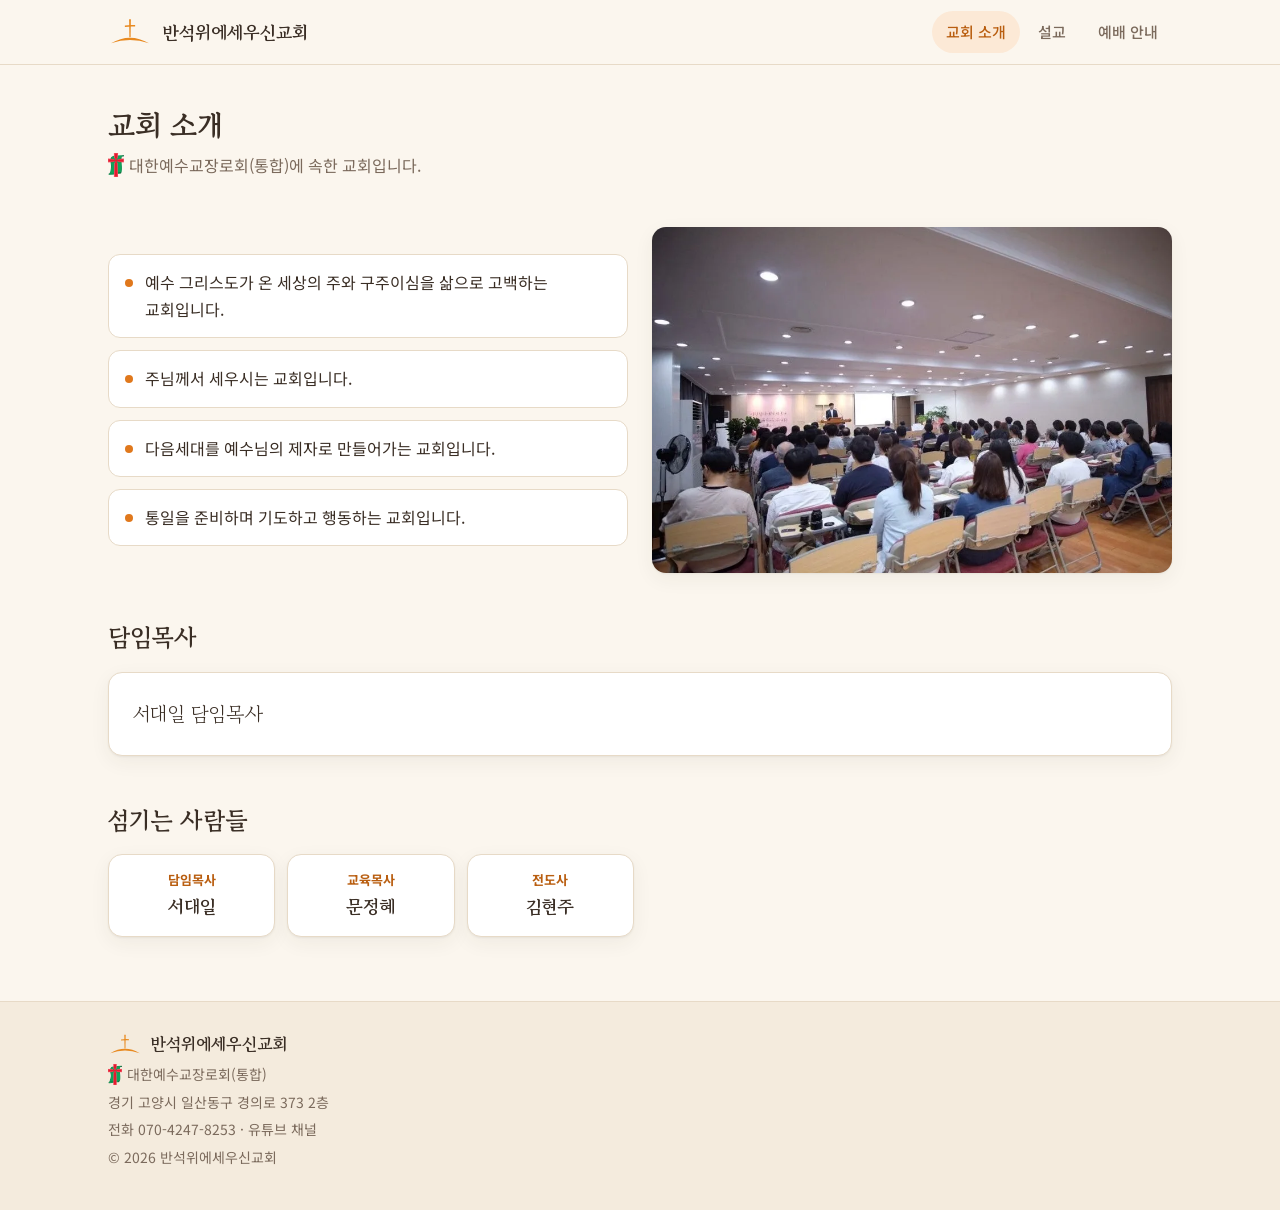
==== about.html @ d5d53cd8 "반석위에세우신교회 홈페이지 첫 버전 - 홈·교회 소개·설교·예배 안내 4페이지 (순수 HTML/CSS/JS) - 교회 정보 data/church.json, 설교 681개 data/" ====
<!doctype html>
<html lang="ko">
<head>
<meta charset="utf-8">
<meta name="viewport" content="width=device-width, initial-scale=1">
<title>교회 소개 | 반석위에세우신교회</title>
<meta name="description" content="반석위에세우신교회 — 경기 고양시 일산동구 경의로 373 2층. 주일예배 오전 9시·11시. 설교 영상과 예배 안내.">
<meta property="og:title" content="교회 소개 | 반석위에세우신교회">
<meta property="og:description" content="이 반석 위에 내 교회를 세우리니 (마태복음 16:18)">
<link rel="icon" href="assets/img/logo.svg" type="image/svg+xml">
<link rel="preconnect" href="https://fonts.googleapis.com">
<link rel="preconnect" href="https://fonts.gstatic.com" crossorigin>
<link href="https://fonts.googleapis.com/css2?family=Gowun+Batang:wght@400;700&family=Noto+Sans+KR:wght@400;500;700&display=swap" rel="stylesheet">
<link rel="stylesheet" href="assets/css/style.css">
</head>
<body data-page="about">
<header id="site-header" class="site-header"><div class="wrap"></div></header>
<main>
<div class="wrap">
  <div class="page-title"><h1>교회 소개</h1><p id="denom"></p></div>

  <section class="section about-grid">
    <ul class="vision" id="vision"></ul>
    <div class="about-photo" id="about-photo"></div>
  </section>

  <section class="section" id="pastor-section">
    <div class="section-head"><h2>담임목사</h2></div>
    <div class="card pastor" id="pastor"></div>
  </section>

  <section class="section" id="staff-section">
    <div class="section-head"><h2>섬기는 사람들</h2></div>
    <div class="staff" id="staff"></div>
  </section>

  <section class="section" id="history-section">
    <div class="section-head"><h2>연혁</h2></div>
    <ul class="timeline" id="timeline"></ul>
  </section>
</div>
</main>
<footer id="site-footer"></footer>
<script src="assets/js/site.js"></script>
</body>
</html>
---- assets/css/style.css ----
/* 반석위에세우신교회 홈페이지 스타일
   색을 바꾸고 싶으면 아래 :root 의 값만 고치면 사이트 전체에 반영됩니다. */
:root {
  --bg: #FBF6EE;          /* 바탕: 따뜻한 크림색 */
  --surface: #FFFFFF;     /* 카드 바탕 */
  --surface-2: #F4EBDD;   /* 옅은 베이지 구역 */
  --ink: #3A2E25;         /* 본문 글자: 짙은 갈색 */
  --muted: #7B6A5C;       /* 보조 글자 */
  --line: #E7DAC7;        /* 구분선 */
  --accent: #E0781C;      /* 교회 주황 (심볼 색) */
  --accent-strong: #B95E10;
  --accent-soft: #FCE9D6;
  --radius: 14px;
  --shadow: 0 1px 2px rgba(58, 46, 37, .06), 0 6px 20px rgba(58, 46, 37, .06);
  --font-body: "Noto Sans KR", system-ui, -apple-system, "Malgun Gothic", sans-serif;
  --font-head: "Gowun Batang", "Noto Serif KR", serif;
}

* { box-sizing: border-box; }
html { -webkit-text-size-adjust: 100%; }
body {
  margin: 0;
  background: var(--bg);
  color: var(--ink);
  font-family: var(--font-body);
  font-size: 16px;
  line-height: 1.7;
  word-break: keep-all;
}
img { max-width: 100%; display: block; }
a { color: inherit; }
h1, h2, h3 { font-family: var(--font-head); line-height: 1.35; margin: 0; font-weight: 700; }

.wrap { width: 100%; max-width: 1120px; margin: 0 auto; padding: 0 16px; }
@media (min-width: 768px) { .wrap { padding: 0 28px; } }

/* ---- 머리글 ---- */
.site-header {
  position: sticky; top: 0; z-index: 20;
  background: rgba(251, 246, 238, .92);
  backdrop-filter: blur(8px);
  border-bottom: 1px solid var(--line);
}
.site-header .wrap { display: flex; align-items: center; justify-content: space-between; height: 64px; }
.brand { display: flex; align-items: center; gap: 10px; text-decoration: none; }
.brand img { width: 44px; height: auto; }
.brand span { font-family: var(--font-head); font-weight: 700; font-size: 18px; }
.nav { display: flex; gap: 4px; }
.nav a {
  text-decoration: none; padding: 8px 14px; border-radius: 999px;
  color: var(--muted); font-weight: 500; font-size: 15px;
}
.nav a:hover { color: var(--ink); background: var(--surface-2); }
.nav a[aria-current="page"] { color: var(--accent-strong); background: var(--accent-soft); }
.menu-btn { display: none; background: none; border: 0; padding: 8px; cursor: pointer; color: var(--ink); }
@media (max-width: 720px) {
  .menu-btn { display: block; }
  .nav {
    display: none; position: absolute; left: 0; right: 0; top: 64px;
    flex-direction: column; padding: 8px 16px 16px; background: var(--bg);
    border-bottom: 1px solid var(--line);
  }
  .nav.open { display: flex; }
  .nav a { padding: 12px 14px; font-size: 16px; }
}

/* ---- 공통 구역 ---- */
main { padding-bottom: 56px; }
.section { padding: 40px 0 8px; }
.section-head { display: flex; align-items: baseline; justify-content: space-between; gap: 12px; margin-bottom: 18px; }
.section-head h2 { font-size: 24px; }
.more { color: var(--accent-strong); text-decoration: none; font-weight: 500; font-size: 15px; white-space: nowrap; }
.more:hover { text-decoration: underline; }
.page-title { padding: 40px 0 8px; }
.page-title h1 { font-size: 30px; }
.page-title p { color: var(--muted); margin: 6px 0 0; }
.card { background: var(--surface); border: 1px solid var(--line); border-radius: var(--radius); box-shadow: var(--shadow); }
.denom { white-space: nowrap; }
.denom-mark { height: 1.5em; width: auto; display: inline-block; vertical-align: -0.35em; margin-right: 5px; }
.eyebrow { font-size: 13px; font-weight: 700; letter-spacing: .04em; color: var(--accent-strong); }
.btn {
  display: inline-flex; align-items: center; gap: 6px; text-decoration: none;
  padding: 10px 16px; border-radius: 999px; font-weight: 500; font-size: 15px;
  border: 1px solid var(--line); background: var(--surface); color: var(--ink);
}
.btn:hover { border-color: var(--accent); color: var(--accent-strong); }
.btn.primary { background: var(--accent); border-color: var(--accent); color: #fff; }
.btn.primary:hover { background: var(--accent-strong); color: #fff; }
.btn-row { display: flex; flex-wrap: wrap; gap: 8px; }

/* ---- 홈: 첫 화면 ---- */
.hero { padding: 36px 0 8px; }
.hero-intro { margin-bottom: 22px; }
.hero-intro h1 { font-size: 30px; margin-top: 4px; }
.motto { margin: 8px 0 0; color: var(--muted); font-family: var(--font-head); font-size: 17px; }
.motto cite { font-style: normal; font-size: 14px; margin-left: 6px; }
@media (min-width: 768px) { .hero-intro h1 { font-size: 38px; } .motto { font-size: 19px; } }

.hero-grid { display: grid; gap: 18px; }
@media (min-width: 900px) { .hero-grid { grid-template-columns: 1.7fr 1fr; align-items: start; } }
.side-stack { display: grid; gap: 18px; }

/* 이번 주 설교(큰 카드) */
.feature { overflow: hidden; text-decoration: none; display: block; }
.feature .thumb { aspect-ratio: 16 / 9; }
.feature .meta { padding: 16px 18px 18px; }
.feature .meta h2 { font-size: 22px; margin-top: 4px; }
.feature .meta p { margin: 4px 0 0; color: var(--muted); font-size: 15px; }

/* 썸네일 + 재생 버튼 */
.thumb { position: relative; background: #2b221b; overflow: hidden; }
.thumb img { width: 100%; height: 100%; object-fit: cover; transition: transform .3s; }
a:hover .thumb img { transform: scale(1.03); }
.play {
  position: absolute; inset: 0; margin: auto; width: 64px; height: 64px; border-radius: 50%;
  background: rgba(224, 120, 28, .92); display: grid; place-items: center;
  box-shadow: 0 4px 18px rgba(0, 0, 0, .25);
}
.play::after { content: ""; margin-left: 5px; border-style: solid; border-width: 12px 0 12px 19px; border-color: transparent transparent transparent #fff; }
.badge {
  position: absolute; right: 8px; bottom: 8px; background: rgba(0, 0, 0, .72); color: #fff;
  font-size: 12px; padding: 2px 6px; border-radius: 4px;
}
.badge.live { left: 8px; right: auto; top: 8px; bottom: auto; background: #D62F2F; font-weight: 700; }

/* 포스터형 썸네일 (cardStyle: "poster") */
.poster {
  position: absolute; inset: 0; display: flex; flex-direction: column; justify-content: center;
  padding: 7% 8%; color: #fff;
  background: linear-gradient(135deg, #E98A33 0%, #C9631A 100%);
}
.poster .p-cat { font-size: clamp(11px, 2.4cqw, 15px); opacity: .9; font-weight: 700; }
.poster .p-date { font-family: var(--font-head); font-size: clamp(22px, 9cqw, 54px); font-weight: 700; line-height: 1.1; }
.poster .p-title { font-size: clamp(12px, 3.2cqw, 20px); font-weight: 500; margin-top: 4px; max-width: 58%; }
.thumb .poster .p-logo { position: absolute; right: 6%; bottom: 10%; width: 22%; height: auto; opacity: .95; filter: brightness(0) invert(1); transform: none; }
.thumb .poster .p-face { position: absolute; right: 0; bottom: 0; height: 100%; width: 42%; object-fit: cover; object-position: top; transform: none; }
.thumb { container-type: inline-size; }

/* 예배 시간 요약 */
.times { padding: 18px 20px; }
.times h3 { font-size: 18px; margin-bottom: 8px; }
.time-row { display: flex; justify-content: space-between; gap: 10px; padding: 7px 0; border-bottom: 1px dashed var(--line); font-size: 15px; }
.time-row:last-of-type { border-bottom: 0; }
.time-row b { font-weight: 500; }
.time-row span { color: var(--muted); white-space: nowrap; }
.times .more { display: inline-block; margin-top: 8px; }

/* 점심·소그룹 안내 (홈 한 구석) */
.highlight {
  padding: 18px 20px; background: var(--accent-soft); border: 1px solid #F3CFAA;
  border-radius: var(--radius);
}
.highlight h3 { font-size: 18px; margin: 4px 0 8px; }
.highlight p { margin: 0 0 6px; font-size: 15px; }
.highlight .tag {
  display: inline-block; margin-top: 6px; font-size: 13px; font-weight: 500;
  background: #fff; color: var(--accent-strong); padding: 4px 10px; border-radius: 999px;
}

/* ---- 설교 카드 격자 ---- */
.grid { display: grid; gap: 16px; grid-template-columns: repeat(auto-fill, minmax(240px, 1fr)); }
.s-card { text-decoration: none; overflow: hidden; display: flex; flex-direction: column; }
.s-card .thumb { aspect-ratio: 16 / 9; }
.s-card .meta { padding: 12px 14px 14px; }
.s-card .cat { font-size: 12px; font-weight: 700; color: var(--accent-strong); }
.s-card h3 { font-family: var(--font-body); font-size: 16px; font-weight: 500; margin: 2px 0 0; line-height: 1.45; }
.s-card .sub { font-size: 14px; color: var(--muted); margin-top: 2px; }

/* 설교 페이지 도구줄 */
.toolbar { display: flex; flex-direction: column; gap: 12px; margin: 20px 0 18px; }
@media (min-width: 768px) { .toolbar { flex-direction: row; align-items: center; justify-content: space-between; } }
.tabs { display: flex; gap: 6px; overflow-x: auto; padding-bottom: 2px; scrollbar-width: none; }
.tabs button {
  flex: none; border: 1px solid var(--line); background: var(--surface); color: var(--muted);
  padding: 7px 14px; border-radius: 999px; font: inherit; font-size: 15px; cursor: pointer;
}
.tabs button[aria-pressed="true"] { background: var(--accent); border-color: var(--accent); color: #fff; }
.search {
  width: 100%; max-width: 320px; font: inherit; font-size: 16px; padding: 9px 14px;
  border: 1px solid var(--line); border-radius: 999px; background: var(--surface); color: var(--ink);
}
@media (max-width: 767px) { .search { max-width: none; } }
.search:focus { outline: 2px solid var(--accent); outline-offset: 1px; }
.result-info { color: var(--muted); font-size: 14px; margin: -6px 0 14px; }
.pager { display: flex; justify-content: center; align-items: center; gap: 6px; margin-top: 28px; flex-wrap: wrap; }
.pager button {
  min-width: 40px; height: 40px; border: 1px solid var(--line); background: var(--surface);
  border-radius: 10px; font: inherit; cursor: pointer; color: var(--ink);
}
.pager button[aria-current="page"] { background: var(--accent); border-color: var(--accent); color: #fff; }
.pager button:disabled { opacity: .4; cursor: default; }
.empty { text-align: center; color: var(--muted); padding: 40px 0; }

/* ---- 교회 소개 ---- */
.about-grid { display: grid; gap: 24px; }
@media (min-width: 900px) { .about-grid { grid-template-columns: 1fr 1fr; align-items: center; } }
.about-photo { border-radius: var(--radius); overflow: hidden; box-shadow: var(--shadow); }
.about-photo img { width: 100%; aspect-ratio: 3 / 2; object-fit: cover; }
.vision { list-style: none; padding: 0; margin: 0; display: grid; gap: 12px; }
.vision li {
  display: flex; gap: 12px; align-items: flex-start; padding: 14px 16px;
  background: var(--surface); border: 1px solid var(--line); border-radius: 12px; font-size: 16px;
}
.vision li::before {
  content: ""; flex: none; width: 8px; height: 8px; margin-top: 10px; border-radius: 50%; background: var(--accent);
}
.pastor { display: grid; gap: 20px; padding: 24px; }
@media (min-width: 768px) { .pastor.has-photo { grid-template-columns: 220px 1fr; } }
.pastor img { width: 100%; max-width: 220px; aspect-ratio: 3 / 4; object-fit: cover; border-radius: 12px; }
.pastor .name { font-family: var(--font-head); font-size: 20px; }
.pastor .greeting p { margin: 0 0 12px; }
.staff { display: grid; grid-template-columns: repeat(auto-fill, minmax(150px, 1fr)); gap: 12px; }
.staff div { padding: 14px 16px; text-align: center; }
.staff small { display: block; color: var(--accent-strong); font-weight: 700; font-size: 13px; }
.staff b { font-family: var(--font-head); font-size: 18px; font-weight: 700; }
.timeline { list-style: none; padding: 0; margin: 0; border-left: 2px solid var(--line); }
.timeline li { padding: 4px 0 14px 18px; position: relative; }
.timeline li::before { content: ""; position: absolute; left: -7px; top: 12px; width: 12px; height: 12px; border-radius: 50%; background: var(--accent); }
.timeline b { color: var(--accent-strong); margin-right: 8px; }

/* ---- 예배 안내 ---- */
.worship-grid { display: grid; gap: 18px; }
@media (min-width: 800px) { .worship-grid { grid-template-columns: 1fr 1fr; } }
.w-table { padding: 20px; }
.w-table h2 { font-size: 20px; margin-bottom: 8px; }
.w-row { padding: 12px 0; border-bottom: 1px dashed var(--line); }
.w-row:last-child { border-bottom: 0; }
.w-row .top { display: flex; justify-content: space-between; gap: 10px; }
.w-row .top b { font-weight: 700; }
.w-row .top span { color: var(--accent-strong); font-weight: 500; white-space: nowrap; }
.w-row .note { font-size: 14px; color: var(--muted); }
.visit { display: grid; gap: 20px; padding: 20px; }
@media (min-width: 800px) { .visit { grid-template-columns: 1fr 1fr; align-items: center; } }
.visit img { border-radius: 12px; width: 100%; aspect-ratio: 4 / 3; object-fit: cover; }
.visit dl { margin: 0 0 16px; display: grid; grid-template-columns: auto 1fr; gap: 8px 14px; }
.visit dt { color: var(--muted); font-size: 14px; padding-top: 2px; }
.visit dd { margin: 0; }
.caption { font-size: 14px; color: var(--muted); margin-top: 8px; }

/* ---- 바닥글 ---- */
.site-footer { border-top: 1px solid var(--line); background: var(--surface-2); padding: 28px 0 36px; font-size: 14px; color: var(--muted); }
.site-footer .f-name { font-family: var(--font-head); color: var(--ink); font-size: 17px; font-weight: 700; display: flex; align-items: center; gap: 8px; }
.site-footer .f-name img { width: 34px; }
.site-footer p { margin: 4px 0; }
.site-footer a { text-decoration: none; }
.site-footer a:hover { text-decoration: underline; }

.skeleton { background: linear-gradient(90deg, var(--surface-2), #fff, var(--surface-2)); background-size: 200% 100%; animation: sk 1.4s infinite; }
@keyframes sk { to { background-position: -200% 0; } }
@media (prefers-reduced-motion: reduce) { .skeleton { animation: none; } .thumb img { transition: none; } }
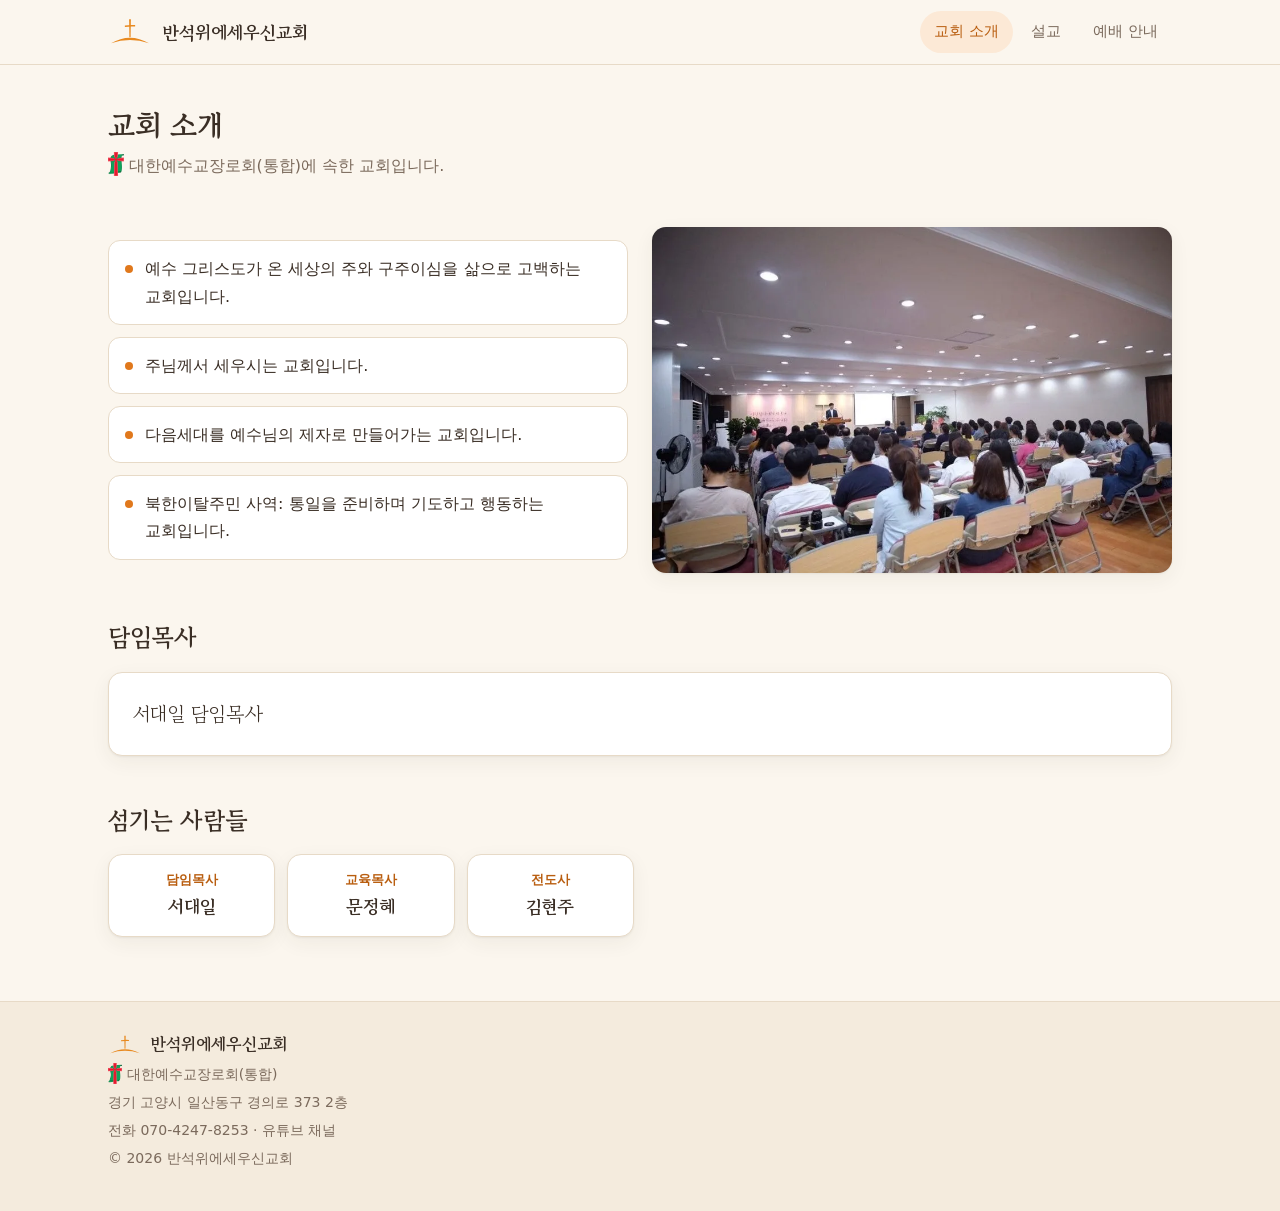
==== commit f332748c: "글꼴 고정: 제목 글꼴을 사이트에 직접 두고 본문은 기기 기본 글꼴로 - 휴대폰에서 구글 폰트가 늦게 오면 접속할 때마다 글꼴이 달라 보이던 문제 - 고운바탕(SIL OFL) 을 " ====
--- a/about.html
+++ b/about.html
@@ -8,9 +8,8 @@
 <meta property="og:title" content="교회 소개 | 반석위에세우신교회">
 <meta property="og:description" content="이 반석 위에 내 교회를 세우리니 (마태복음 16:18)">
 <link rel="icon" href="assets/img/logo.svg" type="image/svg+xml">
-<link rel="preconnect" href="https://fonts.googleapis.com">
-<link rel="preconnect" href="https://fonts.gstatic.com" crossorigin>
-<link href="https://fonts.googleapis.com/css2?family=Gowun+Batang:wght@400;700&family=Noto+Sans+KR:wght@400;500;700&display=swap" rel="stylesheet">
+<link rel="preload" href="assets/fonts/gowun-batang-bold.woff2" as="font" type="font/woff2" crossorigin>
+<link rel="preload" href="assets/fonts/gowun-batang-regular.woff2" as="font" type="font/woff2" crossorigin>
 <link rel="stylesheet" href="assets/css/style.css">
 </head>
 <body data-page="about">
--- a/assets/css/style.css
+++ b/assets/css/style.css
@@ -1,3 +1,8 @@
+/* 제목 글꼴: 고운바탕(SIL OFL, assets/fonts/OFL-GowunBatang.txt) — 자주 쓰는 한글 2,350자만 담아 사이트에 직접 둔다.
+   구글 폰트를 거치지 않아 접속할 때마다 글꼴이 바뀌는 일이 없다. */
+@font-face { font-family: "Gowun Batang Site"; src: url("../fonts/gowun-batang-regular.woff2") format("woff2"); font-weight: 400; font-display: block; }
+@font-face { font-family: "Gowun Batang Site"; src: url("../fonts/gowun-batang-bold.woff2") format("woff2"); font-weight: 700; font-display: block; }
+
 /* 반석위에세우신교회 홈페이지 스타일
    색을 바꾸고 싶으면 아래 :root 의 값만 고치면 사이트 전체에 반영됩니다. */
 :root {
@@ -12,8 +17,8 @@
   --accent-soft: #FCE9D6;
   --radius: 14px;
   --shadow: 0 1px 2px rgba(58, 46, 37, .06), 0 6px 20px rgba(58, 46, 37, .06);
-  --font-body: "Noto Sans KR", system-ui, -apple-system, "Malgun Gothic", sans-serif;
-  --font-head: "Gowun Batang", "Noto Serif KR", serif;
+  --font-body: -apple-system, BlinkMacSystemFont, "Apple SD Gothic Neo", "Malgun Gothic", "Noto Sans KR", "Noto Sans CJK KR", system-ui, sans-serif;  /* 기기 기본 한글 글꼴 */
+  --font-head: "Gowun Batang Site", "Noto Serif KR", serif;
 }
 
 * { box-sizing: border-box; }
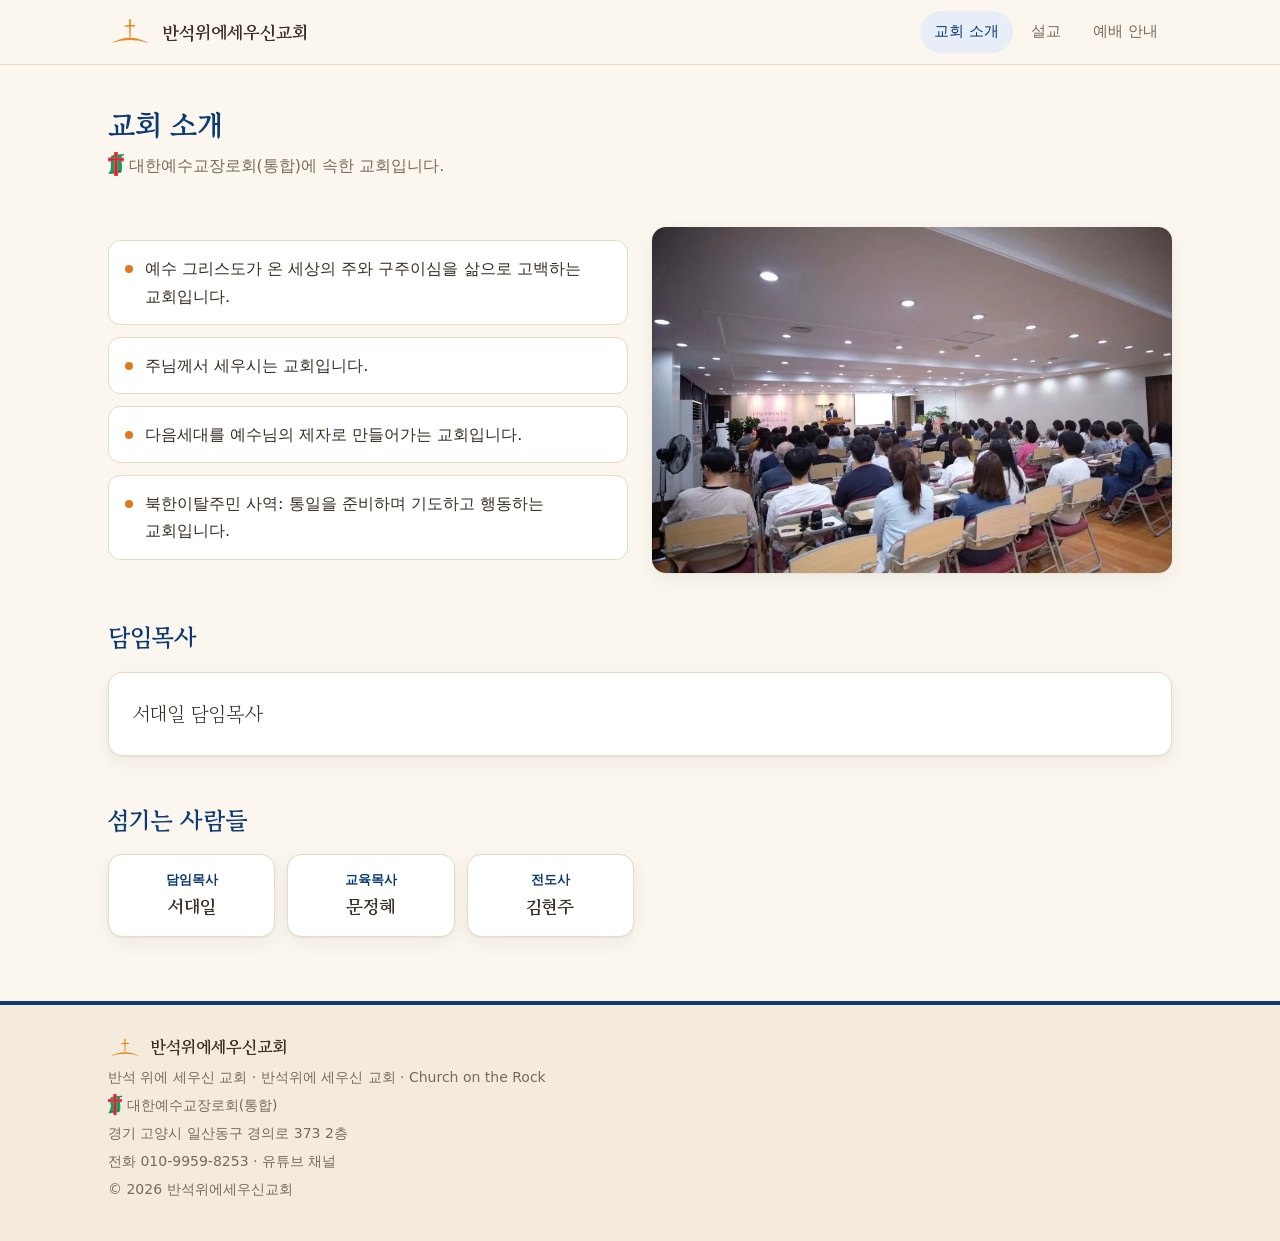
==== commit 1637c639: "완성 페이지 미리 만들기(검색 로봇용) + 다른 이름 표기 + 전화번호 변경 - 배포 직전 헤드리스 Chrome 으로 각 페이지를 열어 JS 가 채운 화면을 그대로 저장(_site" ====
--- a/about.html
+++ b/about.html
@@ -4,7 +4,7 @@
 <meta charset="utf-8">
 <meta name="viewport" content="width=device-width, initial-scale=1">
 <title>교회 소개 | 반석위에세우신교회</title>
-<meta name="description" content="반석위에세우신교회 — 경기 고양시 일산동구 경의로 373 2층. 주일예배 오전 9시·11시. 설교 영상과 예배 안내.">
+<meta name="description" content="반석위에세우신교회(반석 위에 세우신 교회) — 경기 고양시 일산동구 경의로 373 2층. 주일예배 오전 9시·11시. 설교 영상과 예배 안내.">
 <meta property="og:title" content="교회 소개 | 반석위에세우신교회">
 <meta property="og:description" content="이 반석 위에 내 교회를 세우리니 (마태복음 16:18)">
 <link rel="icon" href="assets/img/logo.svg" type="image/svg+xml">
--- a/assets/css/style.css
+++ b/assets/css/style.css
@@ -15,6 +15,9 @@
   --accent: #E0781C;      /* 교회 주황 (심볼 색) */
   --accent-strong: #B95E10;
   --accent-soft: #FCE9D6;
+  --blue: #0B3A75;        /* 연세 블루 계열 남색: 제목·버튼·탭 (주황과 보색) */
+  --blue-dark: #082B57;
+  --blue-soft: #E7EEF7;
   --radius: 14px;
   --shadow: 0 1px 2px rgba(58, 46, 37, .06), 0 6px 20px rgba(58, 46, 37, .06);
   --font-body: -apple-system, BlinkMacSystemFont, "Apple SD Gothic Neo", "Malgun Gothic", "Noto Sans KR", "Noto Sans CJK KR", system-ui, sans-serif;  /* 기기 기본 한글 글꼴 */
@@ -250,6 +253,30 @@
 .site-footer a { text-decoration: none; }
 .site-footer a:hover { text-decoration: underline; }
 
+/* 사진 크게 보기 */
+img[data-zoom] { cursor: zoom-in; }
+.lightbox {
+  position: fixed; inset: 0; z-index: 100; background: rgba(20, 14, 10, .92);
+  display: grid; place-items: center; padding: 16px; cursor: zoom-out;
+}
+.lightbox img { max-width: 100%; max-height: 100%; object-fit: contain; border-radius: 8px; cursor: default; }
+.lightbox-close {
+  position: absolute; top: 12px; right: 12px; width: 44px; height: 44px; border-radius: 50%;
+  border: 0; background: rgba(255, 255, 255, .9); color: var(--ink); font-size: 28px; line-height: 1; cursor: pointer;
+}
+
 .skeleton { background: linear-gradient(90deg, var(--surface-2), #fff, var(--surface-2)); background-size: 200% 100%; animation: sk 1.4s infinite; }
 @keyframes sk { to { background-position: -200% 0; } }
 @media (prefers-reduced-motion: reduce) { .skeleton { animation: none; } .thumb img { transition: none; } }
+
+/* ---- 블루 포인트: 크림 바탕은 그대로, 제목·주요 버튼·선택된 탭은 남색. 주황은 라벨·재생 버튼·안내 카드 ---- */
+h1, h2, h3 { color: var(--blue); }
+.nav a[aria-current="page"] { color: var(--blue); background: var(--blue-soft); }
+.btn.primary { background: var(--blue); border-color: var(--blue); }
+.btn.primary:hover { background: var(--blue-dark); border-color: var(--blue-dark); }
+.tabs button[aria-pressed="true"], .pager button[aria-current="page"] { background: var(--blue); border-color: var(--blue); }
+.times { border-top: 4px solid var(--blue); }
+.more { color: var(--blue); }
+.site-footer { border-top: 4px solid var(--blue); }
+.staff small { color: var(--blue); }
+.w-row .top span { color: var(--blue); }
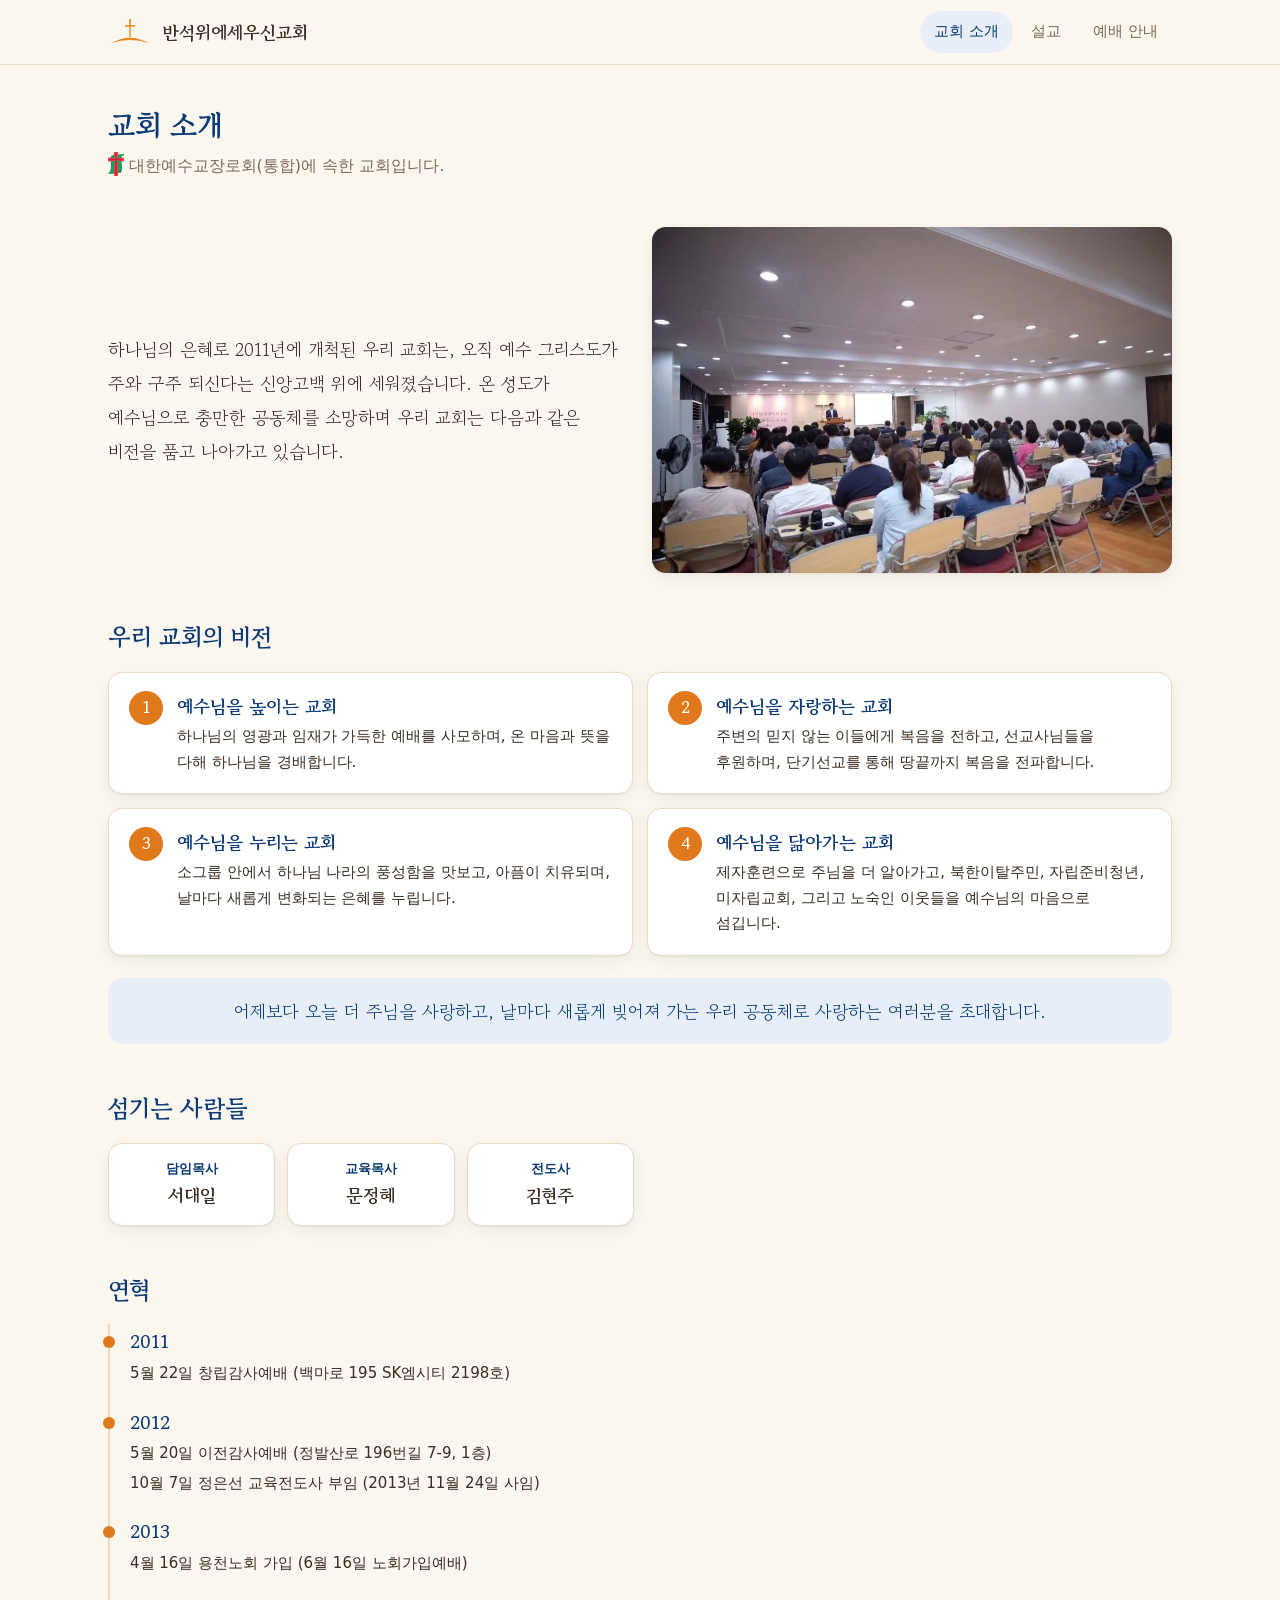
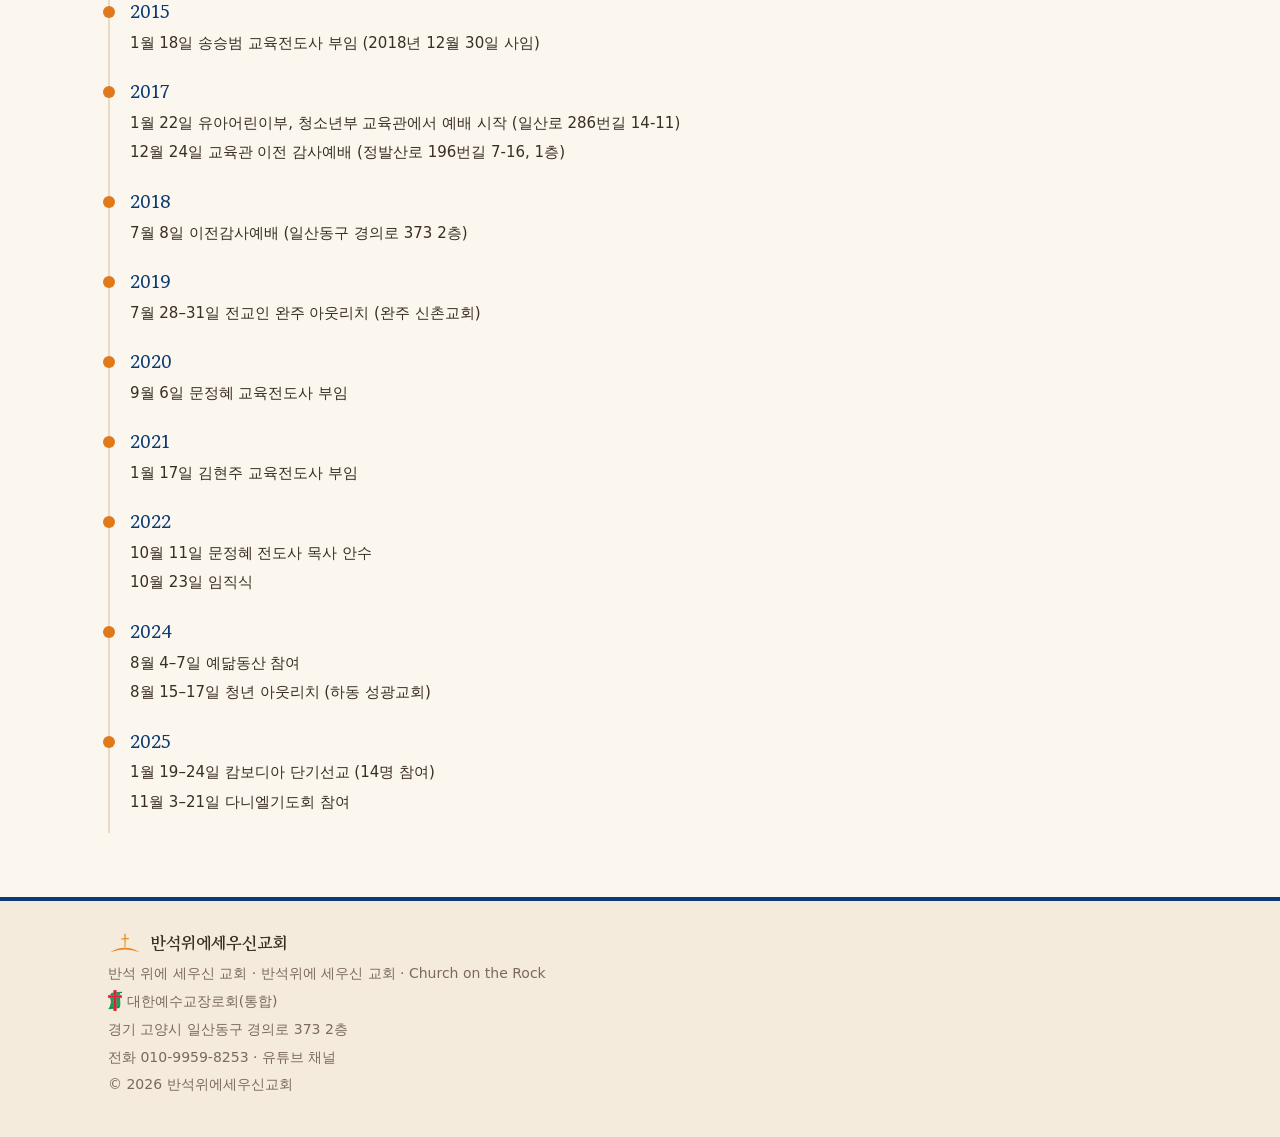
==== commit 9bb83e4e: "교회 소개 글(비전 4가지)·연혁 추가 - 교회 제공 문서: 머리말 + 비전 4가지(번호 카드) + 맺음말 - 연혁 2011~2025 연도별 묶음 타임라인 - 담임목사 칸은 사진·" ====
--- a/about.html
+++ b/about.html
@@ -7,7 +7,17 @@
 <meta name="description" content="반석위에세우신교회(반석 위에 세우신 교회) — 경기 고양시 일산동구 경의로 373 2층. 주일예배 오전 9시·11시. 설교 영상과 예배 안내.">
 <meta property="og:title" content="교회 소개 | 반석위에세우신교회">
 <meta property="og:description" content="이 반석 위에 내 교회를 세우리니 (마태복음 16:18)">
-<link rel="icon" href="assets/img/logo.svg" type="image/svg+xml">
+<link rel="icon" href="favicon.ico" sizes="any">
+<link rel="icon" href="assets/img/icon-192.png" type="image/png" sizes="192x192">
+<link rel="apple-touch-icon" href="assets/img/apple-touch-icon.png">
+<meta property="og:type" content="website">
+<meta property="og:site_name" content="반석위에세우신교회">
+<meta property="og:image" content="https://www.cotr.kr/assets/img/og-image.jpg">
+<meta property="og:image:width" content="1200">
+<meta property="og:image:height" content="630">
+<meta name="twitter:card" content="summary_large_image">
+<meta property="og:url" content="https://www.cotr.kr/about.html">
+<link rel="canonical" href="https://www.cotr.kr/about.html">
 <link rel="preload" href="assets/fonts/gowun-batang-bold.woff2" as="font" type="font/woff2" crossorigin>
 <link rel="preload" href="assets/fonts/gowun-batang-regular.woff2" as="font" type="font/woff2" crossorigin>
 <link rel="stylesheet" href="assets/css/style.css">
@@ -19,8 +29,14 @@
   <div class="page-title"><h1>교회 소개</h1><p id="denom"></p></div>
 
   <section class="section about-grid">
-    <ul class="vision" id="vision"></ul>
+    <p class="about-lead" id="about-lead"></p>
     <div class="about-photo" id="about-photo"></div>
+  </section>
+
+  <section class="section" id="vision-section">
+    <div class="section-head"><h2>우리 교회의 비전</h2></div>
+    <ol class="vision4" id="vision"></ol>
+    <p class="about-closing" id="about-closing"></p>
   </section>
 
   <section class="section" id="pastor-section">
--- a/assets/css/style.css
+++ b/assets/css/style.css
@@ -280,3 +280,25 @@
 .site-footer { border-top: 4px solid var(--blue); }
 .staff small { color: var(--blue); }
 .w-row .top span { color: var(--blue); }
+
+/* ---- 교회 소개: 머리말·비전 4가지·맺음말·연혁 ---- */
+.about-lead { font-size: 18px; line-height: 1.9; margin: 0; font-family: var(--font-head); }
+.vision4 { list-style: none; padding: 0; margin: 0; display: grid; gap: 14px; }
+@media (min-width: 760px) { .vision4 { grid-template-columns: 1fr 1fr; } }
+.vision4 li { display: flex; gap: 14px; align-items: flex-start; padding: 18px 20px; }
+.vision4 .v-num {
+  flex: none; width: 34px; height: 34px; border-radius: 50%; background: var(--accent); color: #fff;
+  display: grid; place-items: center; font-weight: 700; font-family: var(--font-head);
+}
+.vision4 h3 { font-size: 18px; margin: 3px 0 6px; }
+.vision4 p { margin: 0; color: var(--ink); font-size: 15px; }
+.about-closing {
+  margin: 22px 0 0; padding: 18px 20px; text-align: center; font-family: var(--font-head);
+  font-size: 18px; color: var(--blue); background: var(--blue-soft); border-radius: var(--radius);
+}
+.timeline > li { padding: 2px 0 16px 20px; }
+.timeline .t-year { display: block; font-family: var(--font-head); font-size: 18px; color: var(--blue); margin-bottom: 2px; }
+.timeline ul { list-style: none; padding: 0; margin: 0; }
+.timeline ul li { padding: 2px 0; font-size: 15px; }
+.timeline ul li { padding-left: 0; }
+.timeline ul li::before { display: none; }
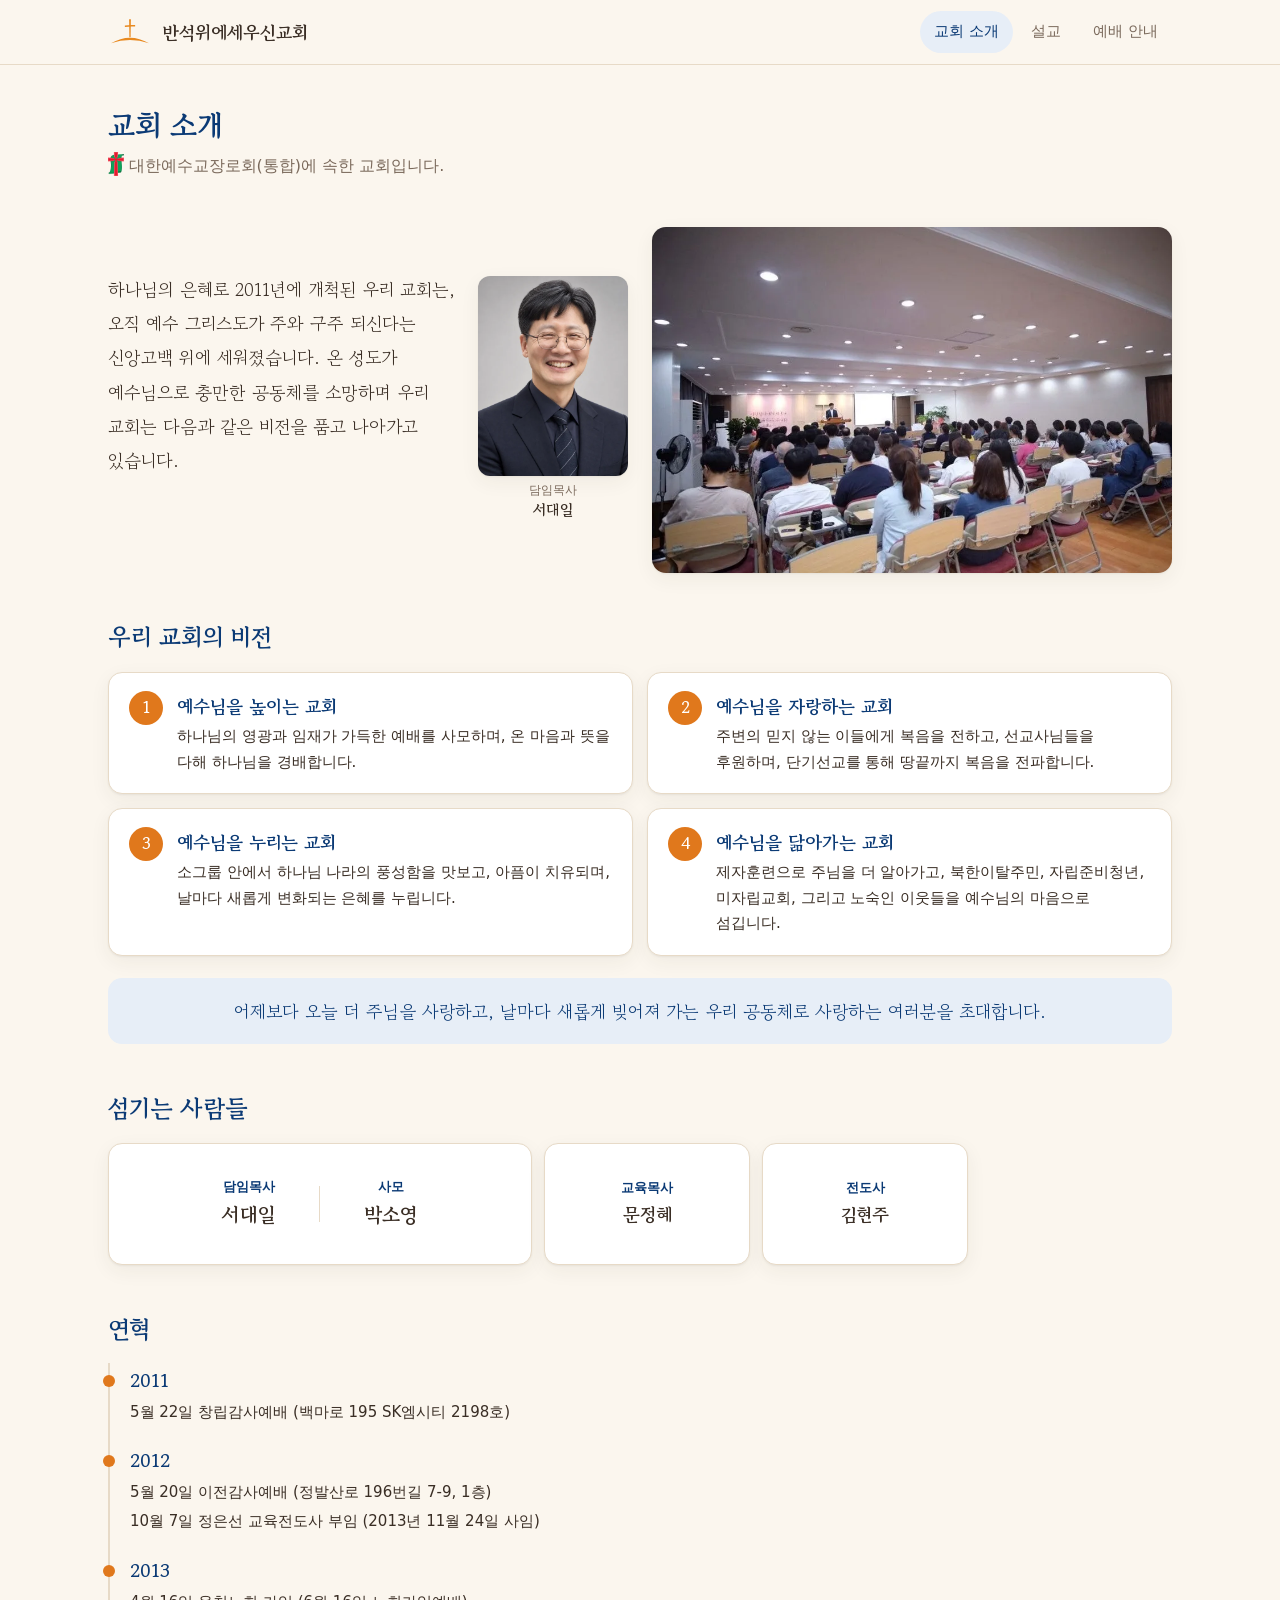
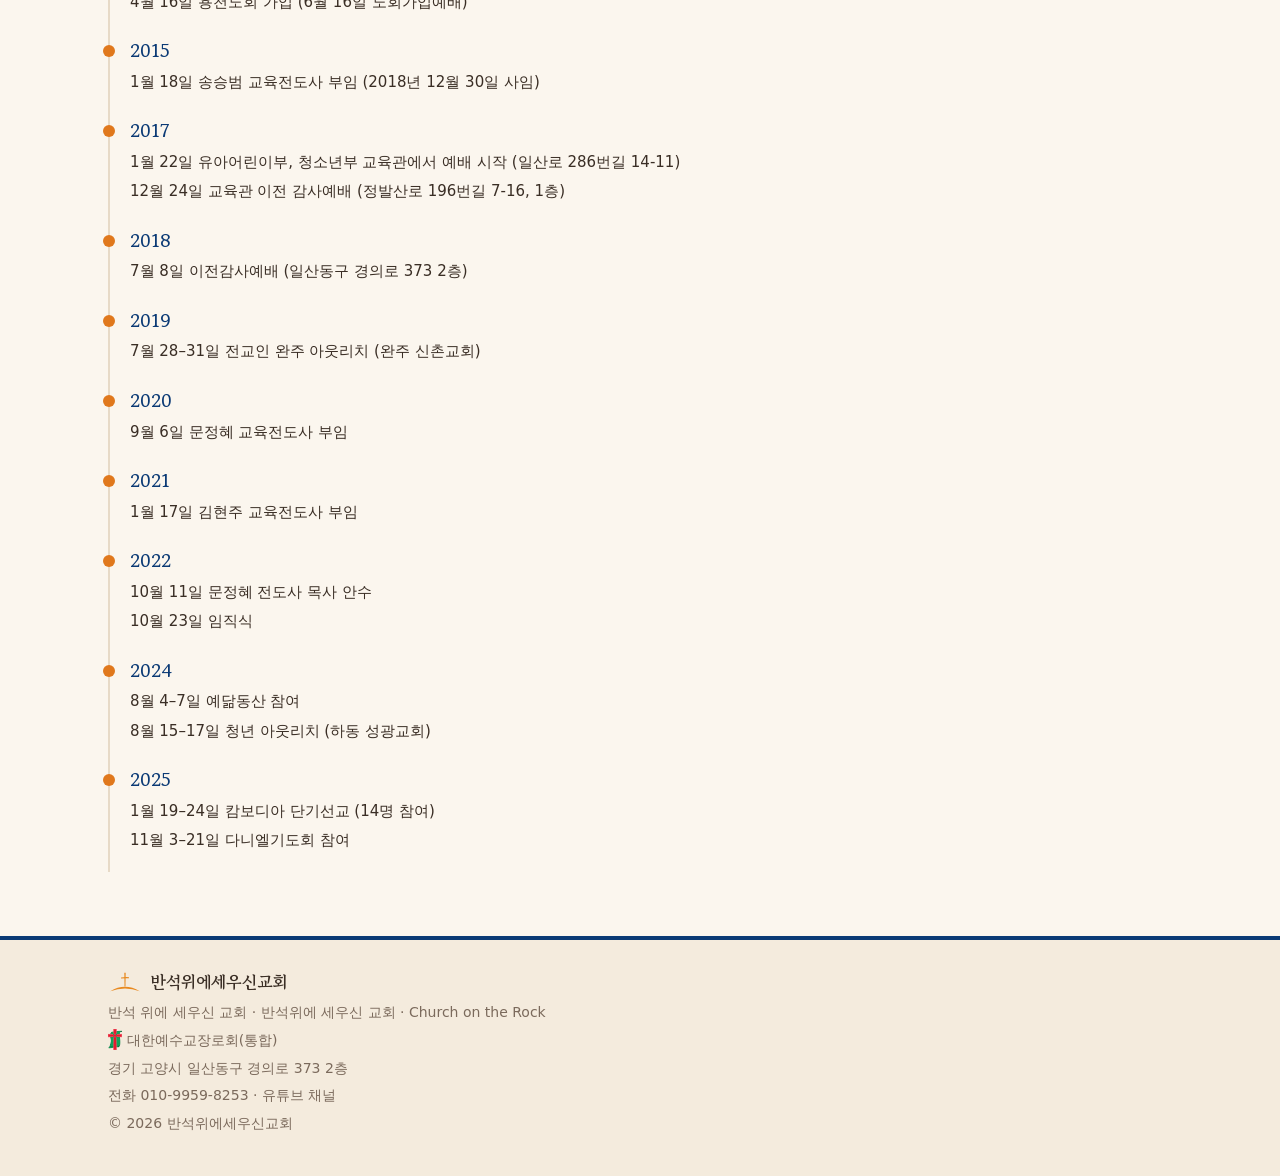
==== commit 16d8d651: "교회 소개 머리말 옆에 담임목사 사진(작게, 오른쪽) Co-Authored-By: Claude Opus 5.5 <noreply@anthropic.com>" ====
--- a/about.html
+++ b/about.html
@@ -29,7 +29,7 @@
   <div class="page-title"><h1>교회 소개</h1><p id="denom"></p></div>
 
   <section class="section about-grid">
-    <p class="about-lead" id="about-lead"></p>
+    <div class="about-lead-wrap"><figure class="lead-face" id="lead-face"></figure><p class="about-lead" id="about-lead"></p></div>
     <div class="about-photo" id="about-photo"></div>
   </section>
 
--- a/assets/css/style.css
+++ b/assets/css/style.css
@@ -302,3 +302,23 @@
 .timeline ul li { padding: 2px 0; font-size: 15px; }
 .timeline ul li { padding-left: 0; }
 .timeline ul li::before { display: none; }
+.staff .card { display: grid; place-items: center; }
+.staff .person { text-align: center; }
+.staff .wide { grid-column: 1 / -1; display: flex; justify-content: center; align-items: center; gap: 28px; padding: 18px 16px; }
+.staff .wide b { font-size: 20px; }
+.staff .wide .sep { width: 1px; height: 36px; background: var(--line); }
+
+/* 섬기는 사람들: 휴대폰 2열(담임목사·사모 칸은 한 줄 전체), PC 는 한 줄에 전부(담임목사·사모 칸은 2칸 너비) */
+.staff { grid-template-columns: repeat(2, minmax(0, 1fr)); }
+@media (min-width: 760px) {
+  .staff { grid-template-columns: repeat(4, minmax(0, 1fr)); max-width: 860px; }
+  .staff .wide { grid-column: span 2; }
+}
+
+/* 머리말 옆 담임목사 사진: 한쪽(오른쪽)에 작게, 글이 감싸 흐르게 */
+.about-lead-wrap::after { content: ""; display: block; clear: both; }
+.lead-face { float: right; width: 112px; margin: 4px 0 8px 16px; text-align: center; }
+.lead-face img { width: 100%; aspect-ratio: 3 / 4; object-fit: cover; border-radius: 12px; box-shadow: var(--shadow); }
+.lead-face figcaption { font-size: 12px; color: var(--muted); margin-top: 6px; line-height: 1.4; }
+.lead-face figcaption b { display: block; font-size: 15px; color: var(--ink); font-family: var(--font-head); }
+@media (min-width: 900px) { .lead-face { width: 150px; margin-left: 22px; } }
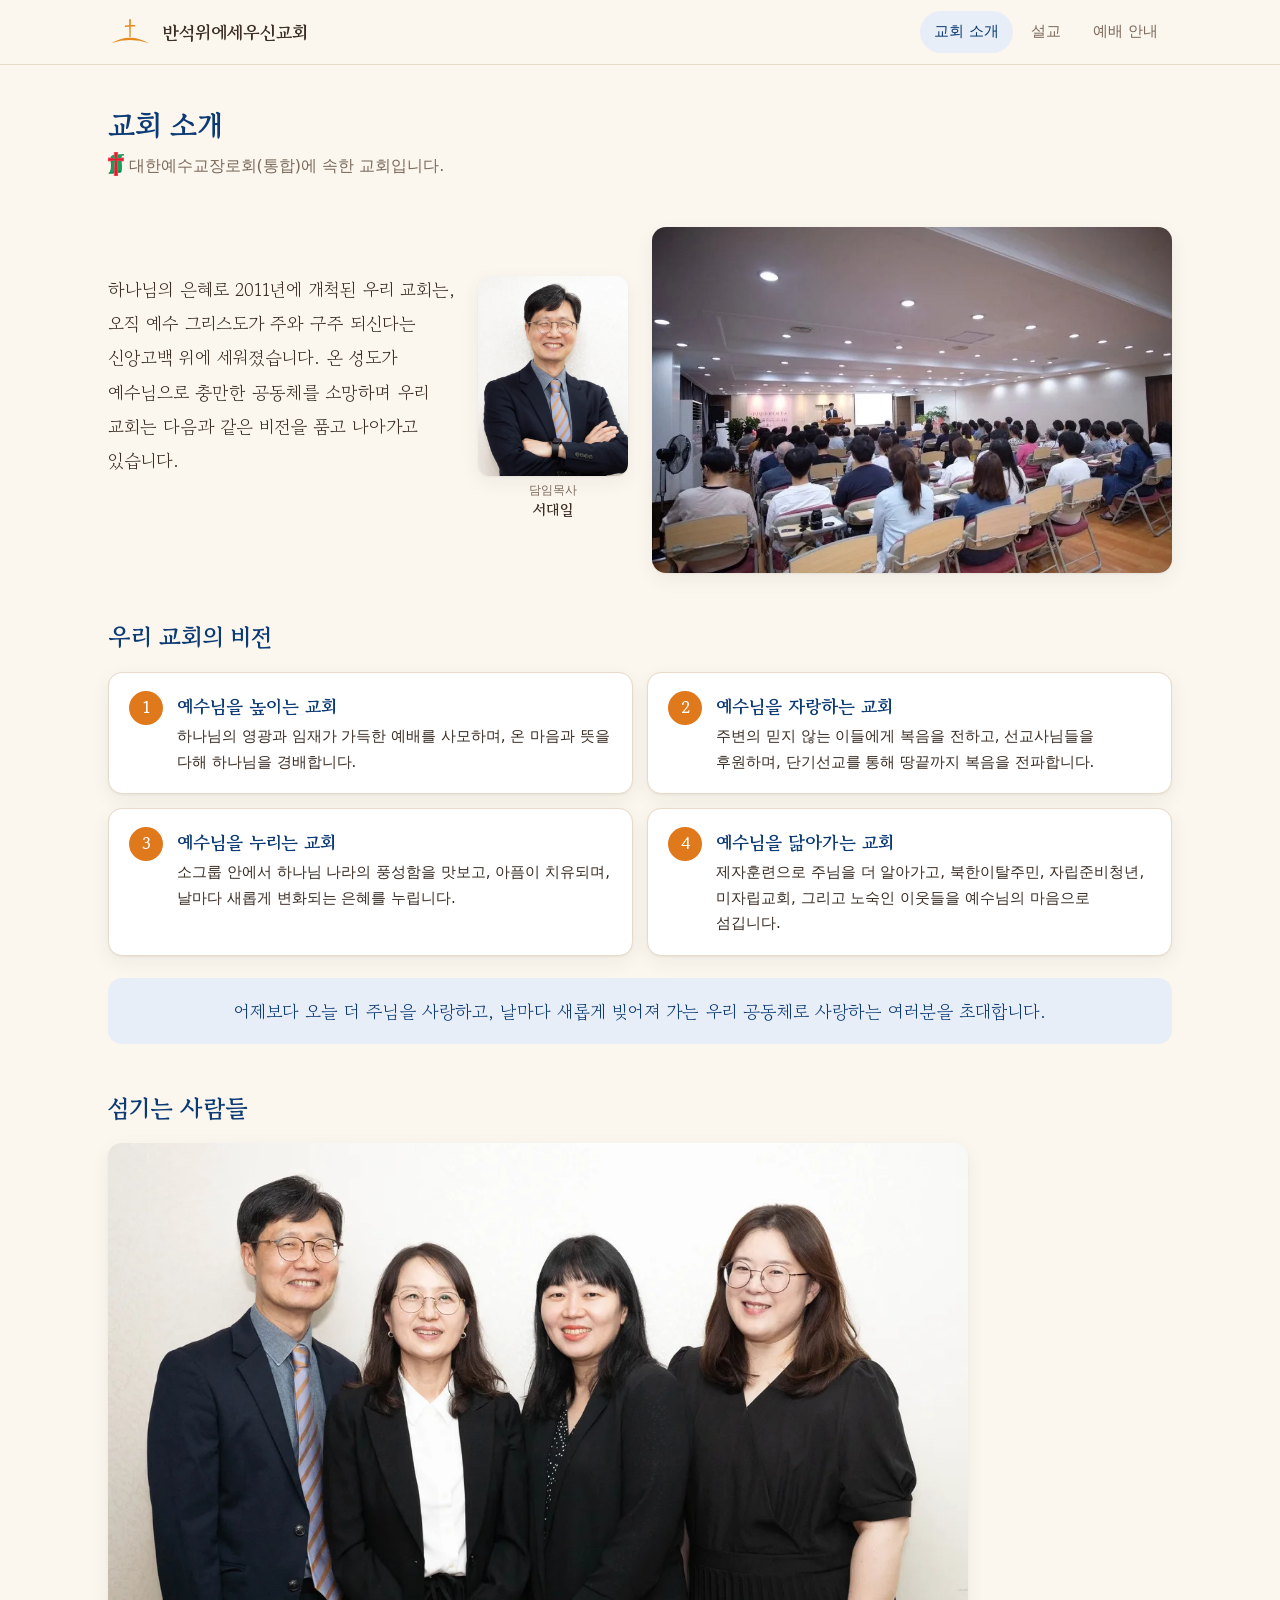
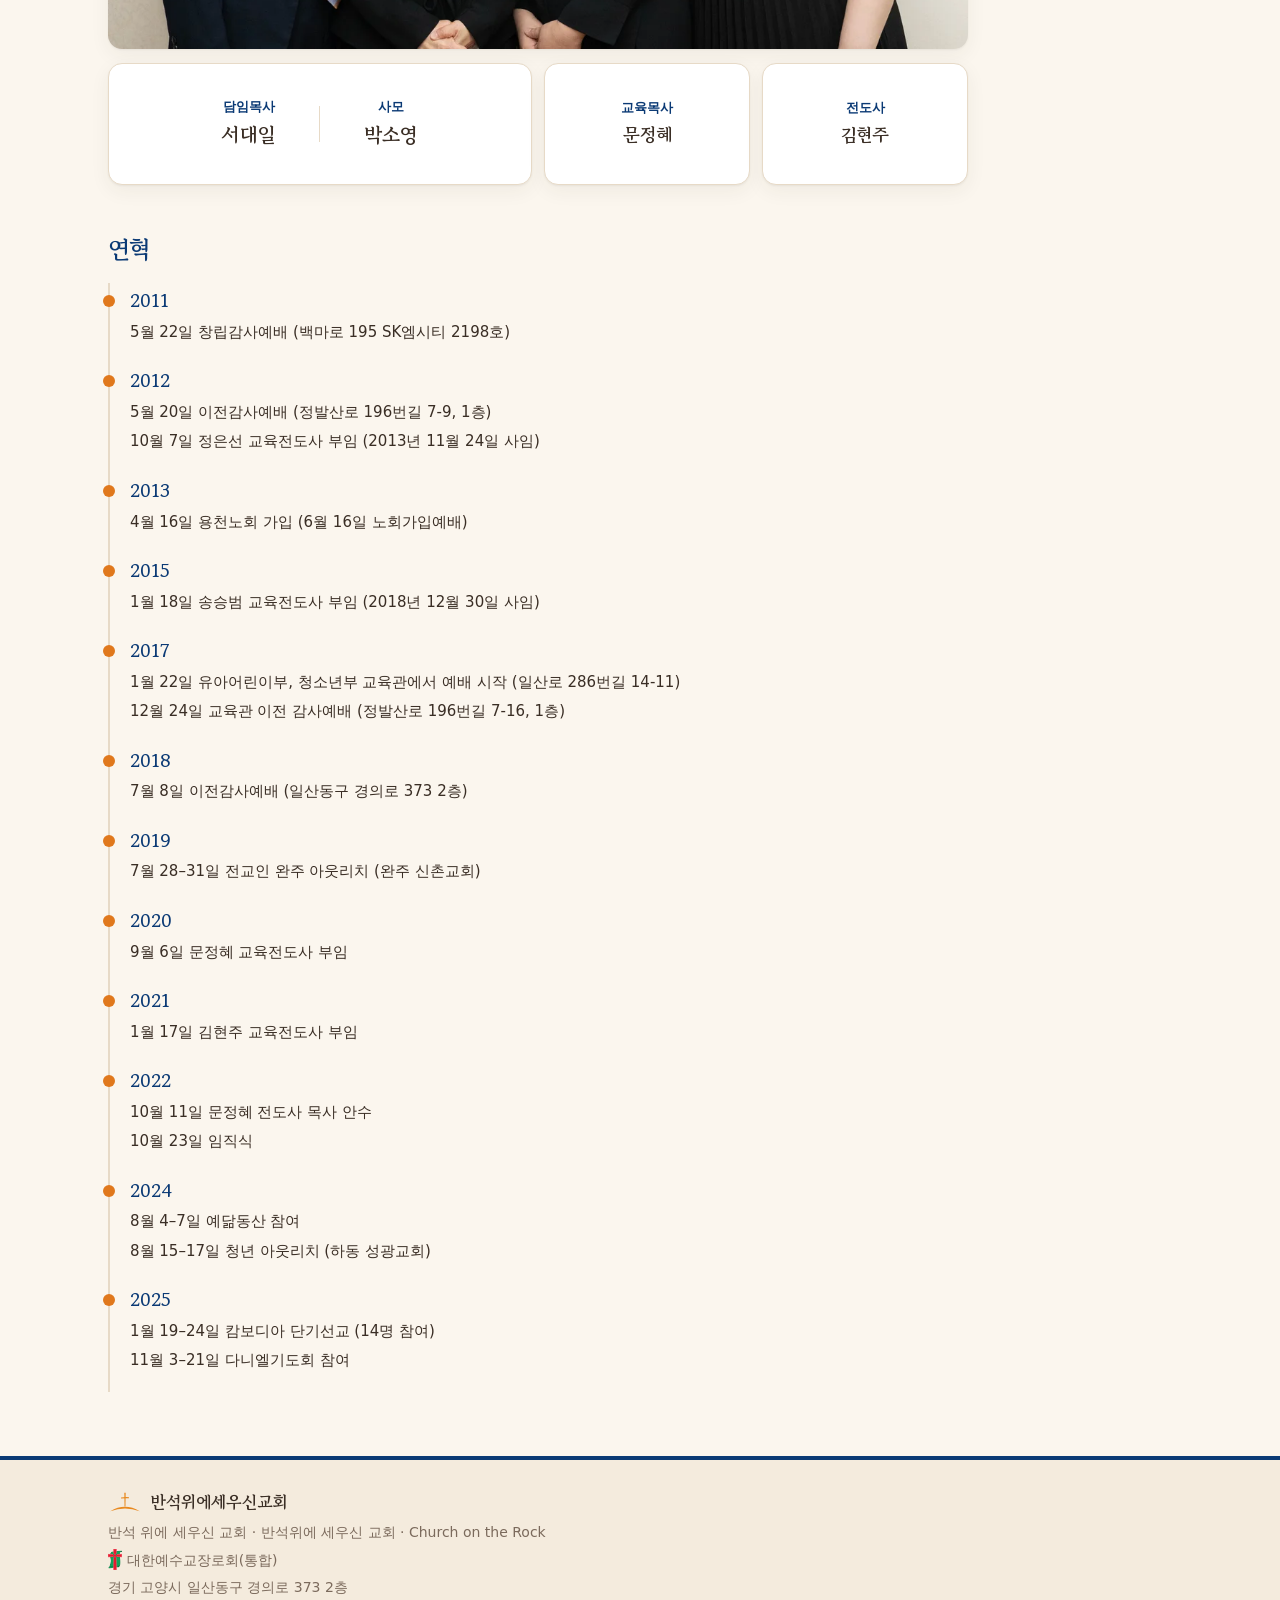
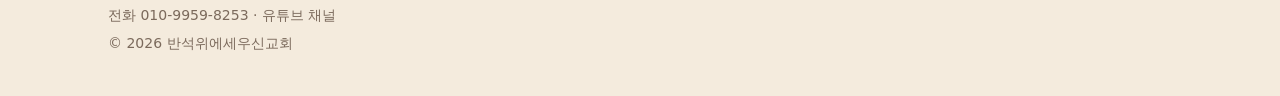
==== commit f2dc8861: "목사님 사진 교체 + 섬기는 사람들 단체 사진 추가 Co-Authored-By: Claude Opus 5.5 <noreply@anthropic.com>" ====
--- a/about.html
+++ b/about.html
@@ -46,6 +46,7 @@
 
   <section class="section" id="staff-section">
     <div class="section-head"><h2>섬기는 사람들</h2></div>
+    <div class="staff-photo" id="staff-photo"></div>
     <div class="staff" id="staff"></div>
   </section>
 
--- a/assets/css/style.css
+++ b/assets/css/style.css
@@ -317,8 +317,10 @@
 
 /* 머리말 옆 담임목사 사진: 한쪽(오른쪽)에 작게, 글이 감싸 흐르게 */
 .about-lead-wrap::after { content: ""; display: block; clear: both; }
-.lead-face { float: right; width: 112px; margin: 4px 0 8px 16px; text-align: center; }
+.lead-face { float: left; width: 112px; margin: 4px 16px 8px 0; text-align: center; }  /* 휴대폰: 왼쪽 */
 .lead-face img { width: 100%; aspect-ratio: 3 / 4; object-fit: cover; border-radius: 12px; box-shadow: var(--shadow); }
 .lead-face figcaption { font-size: 12px; color: var(--muted); margin-top: 6px; line-height: 1.4; }
 .lead-face figcaption b { display: block; font-size: 15px; color: var(--ink); font-family: var(--font-head); }
-@media (min-width: 900px) { .lead-face { width: 150px; margin-left: 22px; } }
+@media (min-width: 900px) { .lead-face { float: right; width: 150px; margin: 4px 0 8px 22px; } }  /* PC: 오른쪽 */
+.staff-photo { max-width: 860px; margin-bottom: 14px; border-radius: var(--radius); overflow: hidden; box-shadow: var(--shadow); }
+.staff-photo img { width: 100%; aspect-ratio: 1200 / 706; object-fit: cover; }
